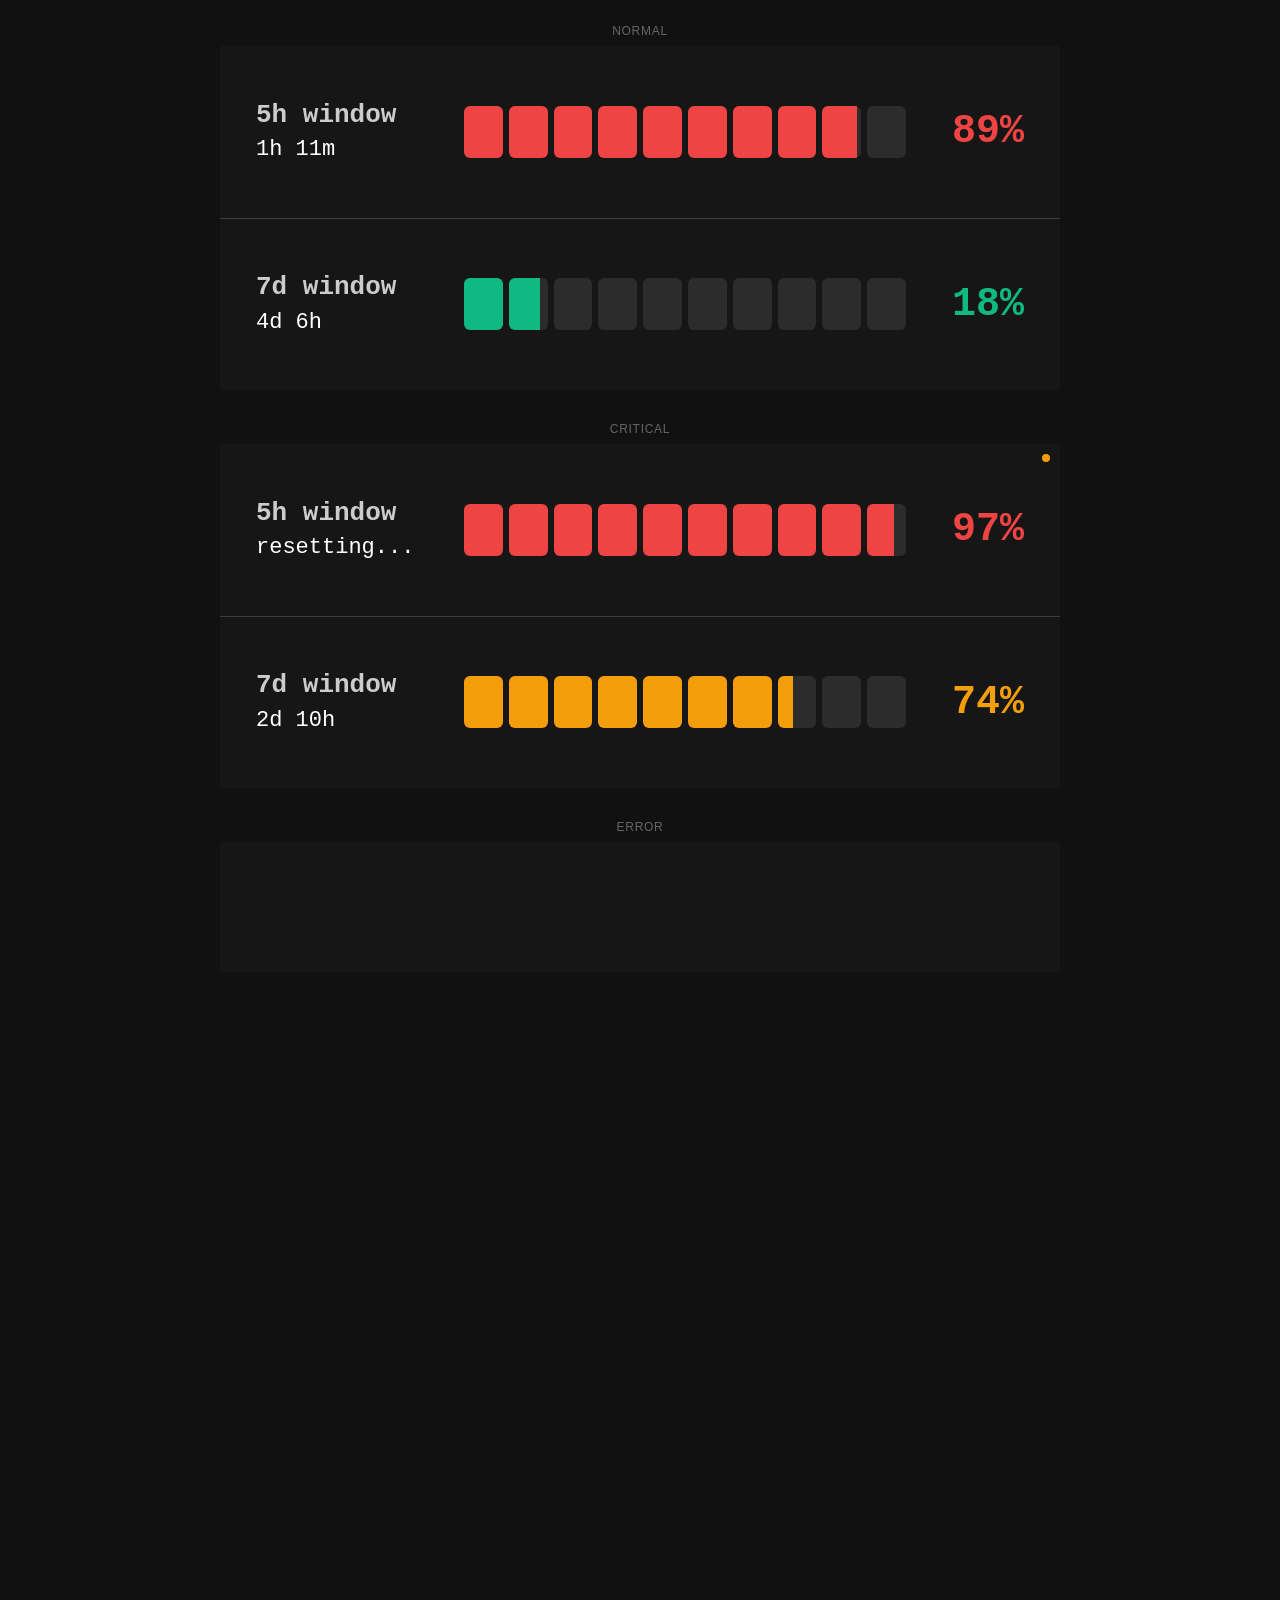
==== widgets/ClaudeUsageWidget/index.html @ 39b8b31e "Fixed refresh token issue" ====
<!DOCTYPE html>
<html lang="en">
	<head>
		<meta charset="UTF-8">
		<meta name="viewport" content="width=device-width, initial-scale=1.0">
		<title>tr('Claude Code Usage')</title>
		<link rel="icon" type="image/svg+xml" href="resources/claude-usage.svg">

		<!-- ── Widget config ──────────────────────────────────────────── -->

		<meta
			name="x-icue-property"
			content="refreshInterval"
			data-label="tr('Refresh Interval')"
			data-type="slider"
			data-default="60"
			data-min="10"
			data-max="300"
			data-step="10"
			data-unit-label="'s'"
		>

		<meta
			name="x-icue-property"
			content="thresholdColorCoding"
			data-label="tr('Threshold Color Coding')"
			data-type="switch"
			data-default="true"
		>

		<meta
			name="x-icue-property"
			content="textColor"
			data-label="tr('Text Color')"
			data-type="color"
			data-default="'#FFFFFF'"
		>

		<meta
			name="x-icue-property"
			content="blockColor"
			data-label="tr('Block Color')"
			data-type="color"
			data-default="'#3B82F6'"
		>

		<meta
			name="x-icue-property"
			content="percentageColor"
			data-label="tr('Percentage Color')"
			data-type="color"
			data-default="'#FFFFFF'"
		>

		<meta
			name="x-icue-property"
			content="colorLow"
			data-label="tr('Low Color')"
			data-type="color"
			data-default="'#10B981'"
		>

		<meta
			name="x-icue-property"
			content="colorMid"
			data-label="tr('Medium Color')"
			data-type="color"
			data-default="'#F59E0B'"
		>

		<meta
			name="x-icue-property"
			content="colorHigh"
			data-label="tr('High Color')"
			data-type="color"
			data-default="'#EF4444'"
		>

		<meta
			name="x-icue-property"
			content="backgroundColor"
			data-label="tr('Background Color')"
			data-type="color"
			data-default="'#161616'"
		>

		<meta
			name="x-icue-property"
			content="transparency"
			data-label="tr('Widget Transparency')"
			data-type="slider"
			data-default="0"
			data-min="0"
			data-max="100"
			data-step="1"
			data-unit-label="'%'"
		>

		<script type="application/json" id="x-icue-groups">
		[
			{
				"title": "tr('Claude Code Usage')",
				"properties": ["refreshInterval", "thresholdColorCoding"]
			},
			{
				"title": "tr('Widget Personalization')",
				"properties": ["textColor", "blockColor", "percentageColor", "colorLow", "colorMid", "colorHigh", "backgroundColor", "transparency"]
			}
		]
		</script>

		<link rel="stylesheet" type="text/css" href="styles/ClaudeUsage.css">
	</head>
	<body>
		<div class="widget-background"></div>

		<div class="cu-widget">

			<!-- ── Stale cache indicator ──────────────────────────────── -->
			<div id="status-dot" class="status-dot"></div>

			<!-- ── 5h row ─────────────────────────────────────────────── -->
			<div class="usage-row">
				<div class="label-zone">
					<div class="window-name">5h window</div>
					<div class="reset-time" id="reset-5h">—</div>
				</div>
				<div class="bar-zone">
					<div class="block-bar" id="bar-5h"></div>
				</div>
				<div class="pct-zone">
					<div class="pct-value" id="pct-5h">—%</div>
				</div>
			</div>

			<div class="row-divider"></div>

			<!-- ── 7d row ─────────────────────────────────────────────── -->
			<div class="usage-row">
				<div class="label-zone">
					<div class="window-name">7d window</div>
					<div class="reset-time" id="reset-7d">—</div>
				</div>
				<div class="bar-zone">
					<div class="block-bar" id="bar-7d"></div>
				</div>
				<div class="pct-zone">
					<div class="pct-value" id="pct-7d">—%</div>
				</div>
			</div>

			<!-- ── Loading overlay ────────────────────────────────────── -->
			<div class="loading-overlay" id="loading-overlay">
				<div class="loading-title">Loading usage data...</div>
				<div class="loading-subtitle">contacting localhost:41920</div>
			</div>

			<!-- ── Error overlay ──────────────────────────────────────── -->
			<div class="error-overlay" id="error-overlay">
				<div class="error-title">Unable to fetch usage</div>
				<div class="error-reason" id="error-reason"></div>
			</div>

		</div>

		<script src="scripts/claude-usage.js"></script>
		<script>
		icueEvents = {
			"onDataUpdated":     onIcueDataUpdated,
			"onICUEInitialized": onIcueInitialized
		};

		var pollTimer      = null;
		var resetTimer     = null;
		var activeInterval = 60;
		var lastResetsAt   = { fiveHour: null, sevenDay: null };

		// ── iCUE lifecycle ───────────────────────────────────────────

		function onIcueInitialized() {
			resolveConfig();
			ClaudeUsage.renderLoading();
			startPolling();
			startResetTimer();
		}

		function onIcueDataUpdated() {
			var prevInterval = activeInterval;
			resolveConfig();
			if (prevInterval !== activeInterval) {
				restartPolling();
			}
		}

		// Guard: iCUE may already be initialized before this script runs.
		if (typeof iCUE_initialized !== 'undefined' && iCUE_initialized) {
			onIcueInitialized();
		}

		// ── Config resolution ────────────────────────────────────────

		function resolveConfig() {
			var n = parseInt(typeof refreshInterval !== 'undefined' ? refreshInterval : 60, 10);
			activeInterval = (Number.isFinite(n) && n > 0) ? n : 60;

			ClaudeUsage.configure({
				thresholdColorCoding: (typeof thresholdColorCoding !== 'undefined') ? !!thresholdColorCoding  : true,
				textColor:            (typeof textColor            !== 'undefined') ? String(textColor)        : '#FFFFFF',
				blockColor:           (typeof blockColor           !== 'undefined') ? String(blockColor)       : '#3B82F6',
				percentageColor:      (typeof percentageColor      !== 'undefined') ? String(percentageColor)  : '#FFFFFF',
				colorLow:             (typeof colorLow             !== 'undefined') ? String(colorLow)         : '#10B981',
				colorMid:             (typeof colorMid             !== 'undefined') ? String(colorMid)         : '#F59E0B',
				colorHigh:            (typeof colorHigh            !== 'undefined') ? String(colorHigh)        : '#EF4444',
				backgroundColor:      (typeof backgroundColor      !== 'undefined') ? String(backgroundColor)  : '#161616',
				transparency:         (typeof transparency         !== 'undefined') ? Number(transparency)     : 0
			});
		}

		// ── Polling ──────────────────────────────────────────────────

		function startPolling() {
			fetchUsage();
			pollTimer = setInterval(fetchUsage, activeInterval * 1000);
		}

		function restartPolling() {
			clearInterval(pollTimer);
			startPolling();
		}

		function fetchUsage() {
			var isStaleResponse = false;

			fetch('http://localhost:41920/usage')
			.then(function (r) {
				isStaleResponse = r.headers.get('X-Cache-Stale') === 'true';
				if (!r.ok) {
					return r.json().then(function (body) {
						throw new Error(body.error || ('HTTP ' + r.status));
					}).catch(function () {
						throw new Error('HTTP ' + r.status);
					});
				}
				return r.json();
			})
			.then(function (data) {
				lastResetsAt.fiveHour = data.five_hour.resets_at;
				lastResetsAt.sevenDay = data.seven_day.resets_at;
				ClaudeUsage.renderStale(isStaleResponse);
				ClaudeUsage.renderData(data);
			})
			.catch(function (err) {
				ClaudeUsage.renderStale(false);
				ClaudeUsage.renderError(err.message || 'Request failed');
			});
		}

		// ── Reset-time countdown (refreshes every 30 s without re-fetching) ──

		function startResetTimer() {
			if (resetTimer) clearInterval(resetTimer);
			resetTimer = setInterval(function () {
				var now = Date.now();
				var el5 = document.getElementById('reset-5h');
				var el7 = document.getElementById('reset-7d');
				var pastReset = false;
				if (el5 && lastResetsAt.fiveHour) {
					el5.textContent = ClaudeUsage.formatTimeUntil(lastResetsAt.fiveHour);
					if (new Date(lastResetsAt.fiveHour).getTime() < now) pastReset = true;
				}
				if (el7 && lastResetsAt.sevenDay) {
					el7.textContent = ClaudeUsage.formatTimeUntil(lastResetsAt.sevenDay);
					if (new Date(lastResetsAt.sevenDay).getTime() < now) pastReset = true;
				}
				if (pastReset) fetchUsage();
			}, 30000);
		}

		// ── Preview mode (no iCUE runtime detected) ──────────────────
		// Renders all four design states stacked for browser-based review.

		window.addEventListener('DOMContentLoaded', function () {
			if (typeof iCUE_initialized !== 'undefined') return;

			var WIDGET_HTML = (
				'<!DOCTYPE html><html lang="en"><head><meta charset="UTF-8">' +
				'<link rel="stylesheet" href="styles/ClaudeUsage.css"></head><body>' +
				'<div class="widget-background"></div>' +
				'<div class="cu-widget">' +
				'<div id="status-dot" class="status-dot"></div>' +
				'<div class="usage-row">' +
				'<div class="label-zone">' +
				'<div class="window-name">5h window</div>' +
				'<div class="reset-time" id="reset-5h">—</div>' +
				'</div>' +
				'<div class="bar-zone"><div class="block-bar" id="bar-5h"></div></div>' +
				'<div class="pct-zone"><div class="pct-value" id="pct-5h">—%</div></div>' +
				'</div>' +
				'<div class="row-divider"></div>' +
				'<div class="usage-row">' +
				'<div class="label-zone">' +
				'<div class="window-name">7d window</div>' +
				'<div class="reset-time" id="reset-7d">—</div>' +
				'</div>' +
				'<div class="bar-zone"><div class="block-bar" id="bar-7d"></div></div>' +
				'<div class="pct-zone"><div class="pct-value" id="pct-7d">—%</div></div>' +
				'</div>' +
				'<div class="loading-overlay" id="loading-overlay">' +
				'<div class="loading-title">Loading usage data...</div>' +
				'<div class="loading-subtitle">contacting localhost:41920</div>' +
				'</div>' +
				'<div class="error-overlay" id="error-overlay">' +
				'<div class="error-title">Unable to fetch usage</div>' +
				'<div class="error-reason" id="error-reason"></div>' +
				'</div>' +
				'</div>' +
				'<script src="scripts\/claude-usage.js"><\/script>' +
				'<script>' +
				'window.addEventListener("message",function(e){' +
				'var m=e.data||{};' +
				'if(m.type==="render"){if(m.config)ClaudeUsage.configure(m.config);ClaudeUsage.renderStale(!!m.stale);ClaudeUsage.renderData(m.data);}' +
				'if(m.type==="error")ClaudeUsage.renderError(m.message);' +
				'if(m.type==="loading")ClaudeUsage.renderLoading();' +
				'});' +
				'<\/script>' +
				'</body></html>'
			);

			var now = Date.now();
			var STATES = [
				{
					label: 'Normal',
					msg: {
						type: 'render', stale: false,
						data: {
							five_hour: { utilization: 89.0, resets_at: new Date(now + 72 * 60000).toISOString() },
							seven_day: { utilization: 18.0, resets_at: new Date(now + (4 * 24 * 60 + 7 * 60) * 60000).toISOString() }
						}
					}
				},
				{
					label: 'Critical',
					msg: {
						type: 'render', stale: true,
						data: {
							five_hour: { utilization: 97.0, resets_at: new Date(now + 42000).toISOString() },
							seven_day: { utilization: 74.0, resets_at: new Date(now + (2 * 24 * 60 + 11 * 60) * 60000).toISOString() }
						}
					}
				},
				{
					label: 'Error',
					msg: { type: 'error', message: 'credentials_not_found' }
				},
				{
					label: 'Loading',
					msg: { type: 'loading' }
				},
				{
					label: 'Custom Style (purple theme, threshold coding OFF)',
					msg: {
						type: 'render', stale: false,
						config: {
							thresholdColorCoding: false,
							textColor:          '#E0E0E0',
							blockColor:         '#8B5CF6',
							percentageColor:    '#C4B5FD',
							colorLow:           '#A78BFA',
							colorMid:           '#C4B5FD',
							colorHigh:          '#DDD6FE',
							backgroundColor:    '#1E1E2E',
							transparency:       0
						},
						data: {
							five_hour: { utilization: 65.0, resets_at: new Date(now + 25 * 60000).toISOString() },
							seven_day: { utilization: 42.0, resets_at: new Date(now + (3 * 24 * 60 + 45 * 60) * 60000).toISOString() }
						}
					}
				}
			];

			document.body.innerHTML = '';
			document.body.style.cssText = 'margin:0;background:#111;padding:24px 0 48px;font-family:sans-serif;';

			var pairs = [];

			STATES.forEach(function (state) {
				var wrap = document.createElement('div');
				wrap.style.marginBottom = '32px';

				var lbl = document.createElement('div');
				lbl.style.cssText = 'font-size:12px;color:#666;text-align:center;padding:0 0 8px;letter-spacing:.06em;text-transform:uppercase;';
				lbl.textContent = state.label;

				var scaler = document.createElement('div');
				scaler.style.cssText = 'width:100%;max-width:840px;margin:0 auto;aspect-ratio:840/344;position:relative;overflow:hidden;';

				var frame = document.createElement('iframe');
				frame.title = state.label;
				frame.style.cssText = 'position:absolute;top:0;left:0;width:840px;height:344px;border:0;transform-origin:top left;';
				frame.srcdoc = WIDGET_HTML;

				var msg = state.msg;
				frame.addEventListener('load', function () {
					frame.contentWindow.postMessage(msg, '*');
					frame.style.transform = 'scale(' + (scaler.offsetWidth / 840) + ')';
				});

				pairs.push({ frame: frame, scaler: scaler });
				scaler.appendChild(frame);
				wrap.appendChild(lbl);
				wrap.appendChild(scaler);
				document.body.appendChild(wrap);
			});

			window.addEventListener('resize', function () {
				pairs.forEach(function (p) {
					p.frame.style.transform = 'scale(' + (p.scaler.offsetWidth / 840) + ')';
				});
			});
		});
		</script>
	</body>
</html>
---- widgets/ClaudeUsageWidget/styles/ClaudeUsage.css ----
html,
body {
	margin: 0;
	padding: 0;
	border: none;
	background: transparent;
	width: 100%;
	height: 100%;
	overflow: hidden;
	font-family: "Courier New", Courier, monospace;
}

:root {
	--bg-color: #161616;
	--widget-opacity: 1;
}

/* ── Background layer ───────────────────────────────────────────── */

.widget-background {
	position: absolute;
	top: 0;
	left: 0;
	width: 100%;
	height: 100%;
	background-color: var(--bg-color);
	opacity: var(--widget-opacity);
	z-index: -1;
}

/* ── Root widget container ──────────────────────────────────────── */

.cu-widget {
	--u: calc(100vw / 840);

	position: relative;
	width: 100%;
	height: 100%;
	display: flex;
	flex-direction: column;
	font-family: "Courier New", Courier, monospace;
	overflow: hidden;
	box-sizing: border-box;
}

/* ── Rows ───────────────────────────────────────────────────────── */

.usage-row {
	flex: 1;
	display: flex;
	flex-direction: row;
	align-items: center;
	min-height: 0;
}

.row-divider {
	flex: 0 0 1px;
	width: 100%;
	background: #404040;
}

/* ── Label zone (left, fixed 220px) ─────────────────────────────── */

.label-zone {
	flex: 0 0 calc(var(--u) * 220);
	display: flex;
	flex-direction: column;
	justify-content: center;
	padding-left: calc(var(--u) * 36);
	box-sizing: border-box;
	overflow: hidden;
}

.window-name {
	font-size: calc(var(--u) * 26);
	font-weight: 600;
	color: var(--text-color, #CCCCCC);
	line-height: 1.2;
	white-space: nowrap;
}

.reset-time {
	font-size: calc(var(--u) * 22);
	color: var(--text-color, #FFFFFF);
	margin-top: calc(var(--u) * 6);
	line-height: 1.2;
	white-space: nowrap;
}

/* ── Block bar zone (center, flex) ──────────────────────────────── */

.bar-zone {
	flex: 1;
	display: flex;
	align-items: center;
	padding: 0 calc(var(--u) * 24);
	box-sizing: border-box;
	min-width: 0;
}

.block-bar {
	display: flex;
	flex-direction: row;
	gap: calc(var(--u) * 6);
	width: 100%;
}

.block {
	flex: 1;
	height: calc(var(--u) * 52);
	border-radius: calc(var(--u) * 6);
	background: #2C2C2C;
	transition: opacity 400ms ease-in-out;
}


/* ── Percentage zone (right, fixed 130px) ───────────────────────── */

.pct-zone {
	flex: 0 0 calc(var(--u) * 130);
	display: flex;
	align-items: center;
	justify-content: flex-end;
	padding-right: calc(var(--u) * 36);
	box-sizing: border-box;
}

.pct-value {
	font-size: calc(var(--u) * 40);
	font-weight: 700;
	font-variant-numeric: tabular-nums;
	white-space: nowrap;
	color: #10B981;
}

/* ── Error overlay ──────────────────────────────────────────────── */

.error-overlay,
.loading-overlay {
	position: absolute;
	inset: 0;
	display: none; /* toggled to flex via JS */
	flex-direction: column;
	align-items: center;
	justify-content: center;
	background: #161616;
	z-index: 10;
	gap: calc(var(--u) * 8);
}

.error-title,
.loading-title {
	font-size: calc(var(--u) * 28);
	color: #FFFFFF;
	text-align: center;
}

.error-reason {
	font-size: calc(var(--u) * 22);
	color: #999999;
	text-align: center;
	padding: 0 calc(var(--u) * 40);
}

.loading-subtitle {
	font-size: calc(var(--u) * 22);
	color: #888888;
	text-align: center;
}

/* ── Stale cache indicator ──────────────────────────────────────── */

.status-dot {
	position: absolute;
	top: calc(var(--u) * 10);
	right: calc(var(--u) * 10);
	width: calc(var(--u) * 8);
	height: calc(var(--u) * 8);
	border-radius: 50%;
	background: transparent;
	z-index: 20;
}

.status-dot.stale {
	background: #F59E0B;
}

/* ── S-horizontal baselines (840×344, aspect ~2.44) ─────────────── */
/* Real device (840px wide, inside iCUE panel). */
@media (min-aspect-ratio: 2.43) and (max-aspect-ratio: 2.45) and (min-width: 700px) and (max-width: 1000px) {
	.cu-widget { --u: 1px; }
}

/* Small preview (same aspect ratio, but in a narrower browser frame). */
@media (min-aspect-ratio: 2.43) and (max-aspect-ratio: 2.45) and (min-width: 0) and (max-width: 500px) {
	.cu-widget { --u: calc(100vw / 840); }
}
---- widgets/ClaudeUsageWidget/styles/ClaudeUsage.css ----
html,
body {
	margin: 0;
	padding: 0;
	border: none;
	background: transparent;
	width: 100%;
	height: 100%;
	overflow: hidden;
	font-family: "Courier New", Courier, monospace;
}

:root {
	--bg-color: #161616;
	--widget-opacity: 1;
}

/* ── Background layer ───────────────────────────────────────────── */

.widget-background {
	position: absolute;
	top: 0;
	left: 0;
	width: 100%;
	height: 100%;
	background-color: var(--bg-color);
	opacity: var(--widget-opacity);
	z-index: -1;
}

/* ── Root widget container ──────────────────────────────────────── */

.cu-widget {
	--u: calc(100vw / 840);

	position: relative;
	width: 100%;
	height: 100%;
	display: flex;
	flex-direction: column;
	font-family: "Courier New", Courier, monospace;
	overflow: hidden;
	box-sizing: border-box;
}

/* ── Rows ───────────────────────────────────────────────────────── */

.usage-row {
	flex: 1;
	display: flex;
	flex-direction: row;
	align-items: center;
	min-height: 0;
}

.row-divider {
	flex: 0 0 1px;
	width: 100%;
	background: #404040;
}

/* ── Label zone (left, fixed 220px) ─────────────────────────────── */

.label-zone {
	flex: 0 0 calc(var(--u) * 220);
	display: flex;
	flex-direction: column;
	justify-content: center;
	padding-left: calc(var(--u) * 36);
	box-sizing: border-box;
	overflow: hidden;
}

.window-name {
	font-size: calc(var(--u) * 26);
	font-weight: 600;
	color: var(--text-color, #CCCCCC);
	line-height: 1.2;
	white-space: nowrap;
}

.reset-time {
	font-size: calc(var(--u) * 22);
	color: var(--text-color, #FFFFFF);
	margin-top: calc(var(--u) * 6);
	line-height: 1.2;
	white-space: nowrap;
}

/* ── Block bar zone (center, flex) ──────────────────────────────── */

.bar-zone {
	flex: 1;
	display: flex;
	align-items: center;
	padding: 0 calc(var(--u) * 24);
	box-sizing: border-box;
	min-width: 0;
}

.block-bar {
	display: flex;
	flex-direction: row;
	gap: calc(var(--u) * 6);
	width: 100%;
}

.block {
	flex: 1;
	height: calc(var(--u) * 52);
	border-radius: calc(var(--u) * 6);
	background: #2C2C2C;
	transition: opacity 400ms ease-in-out;
}


/* ── Percentage zone (right, fixed 130px) ───────────────────────── */

.pct-zone {
	flex: 0 0 calc(var(--u) * 130);
	display: flex;
	align-items: center;
	justify-content: flex-end;
	padding-right: calc(var(--u) * 36);
	box-sizing: border-box;
}

.pct-value {
	font-size: calc(var(--u) * 40);
	font-weight: 700;
	font-variant-numeric: tabular-nums;
	white-space: nowrap;
	color: #10B981;
}

/* ── Error overlay ──────────────────────────────────────────────── */

.error-overlay,
.loading-overlay {
	position: absolute;
	inset: 0;
	display: none; /* toggled to flex via JS */
	flex-direction: column;
	align-items: center;
	justify-content: center;
	background: #161616;
	z-index: 10;
	gap: calc(var(--u) * 8);
}

.error-title,
.loading-title {
	font-size: calc(var(--u) * 28);
	color: #FFFFFF;
	text-align: center;
}

.error-reason {
	font-size: calc(var(--u) * 22);
	color: #999999;
	text-align: center;
	padding: 0 calc(var(--u) * 40);
}

.loading-subtitle {
	font-size: calc(var(--u) * 22);
	color: #888888;
	text-align: center;
}

/* ── Stale cache indicator ──────────────────────────────────────── */

.status-dot {
	position: absolute;
	top: calc(var(--u) * 10);
	right: calc(var(--u) * 10);
	width: calc(var(--u) * 8);
	height: calc(var(--u) * 8);
	border-radius: 50%;
	background: transparent;
	z-index: 20;
}

.status-dot.stale {
	background: #F59E0B;
}

/* ── S-horizontal baselines (840×344, aspect ~2.44) ─────────────── */
/* Real device (840px wide, inside iCUE panel). */
@media (min-aspect-ratio: 2.43) and (max-aspect-ratio: 2.45) and (min-width: 700px) and (max-width: 1000px) {
	.cu-widget { --u: 1px; }
}

/* Small preview (same aspect ratio, but in a narrower browser frame). */
@media (min-aspect-ratio: 2.43) and (max-aspect-ratio: 2.45) and (min-width: 0) and (max-width: 500px) {
	.cu-widget { --u: calc(100vw / 840); }
}
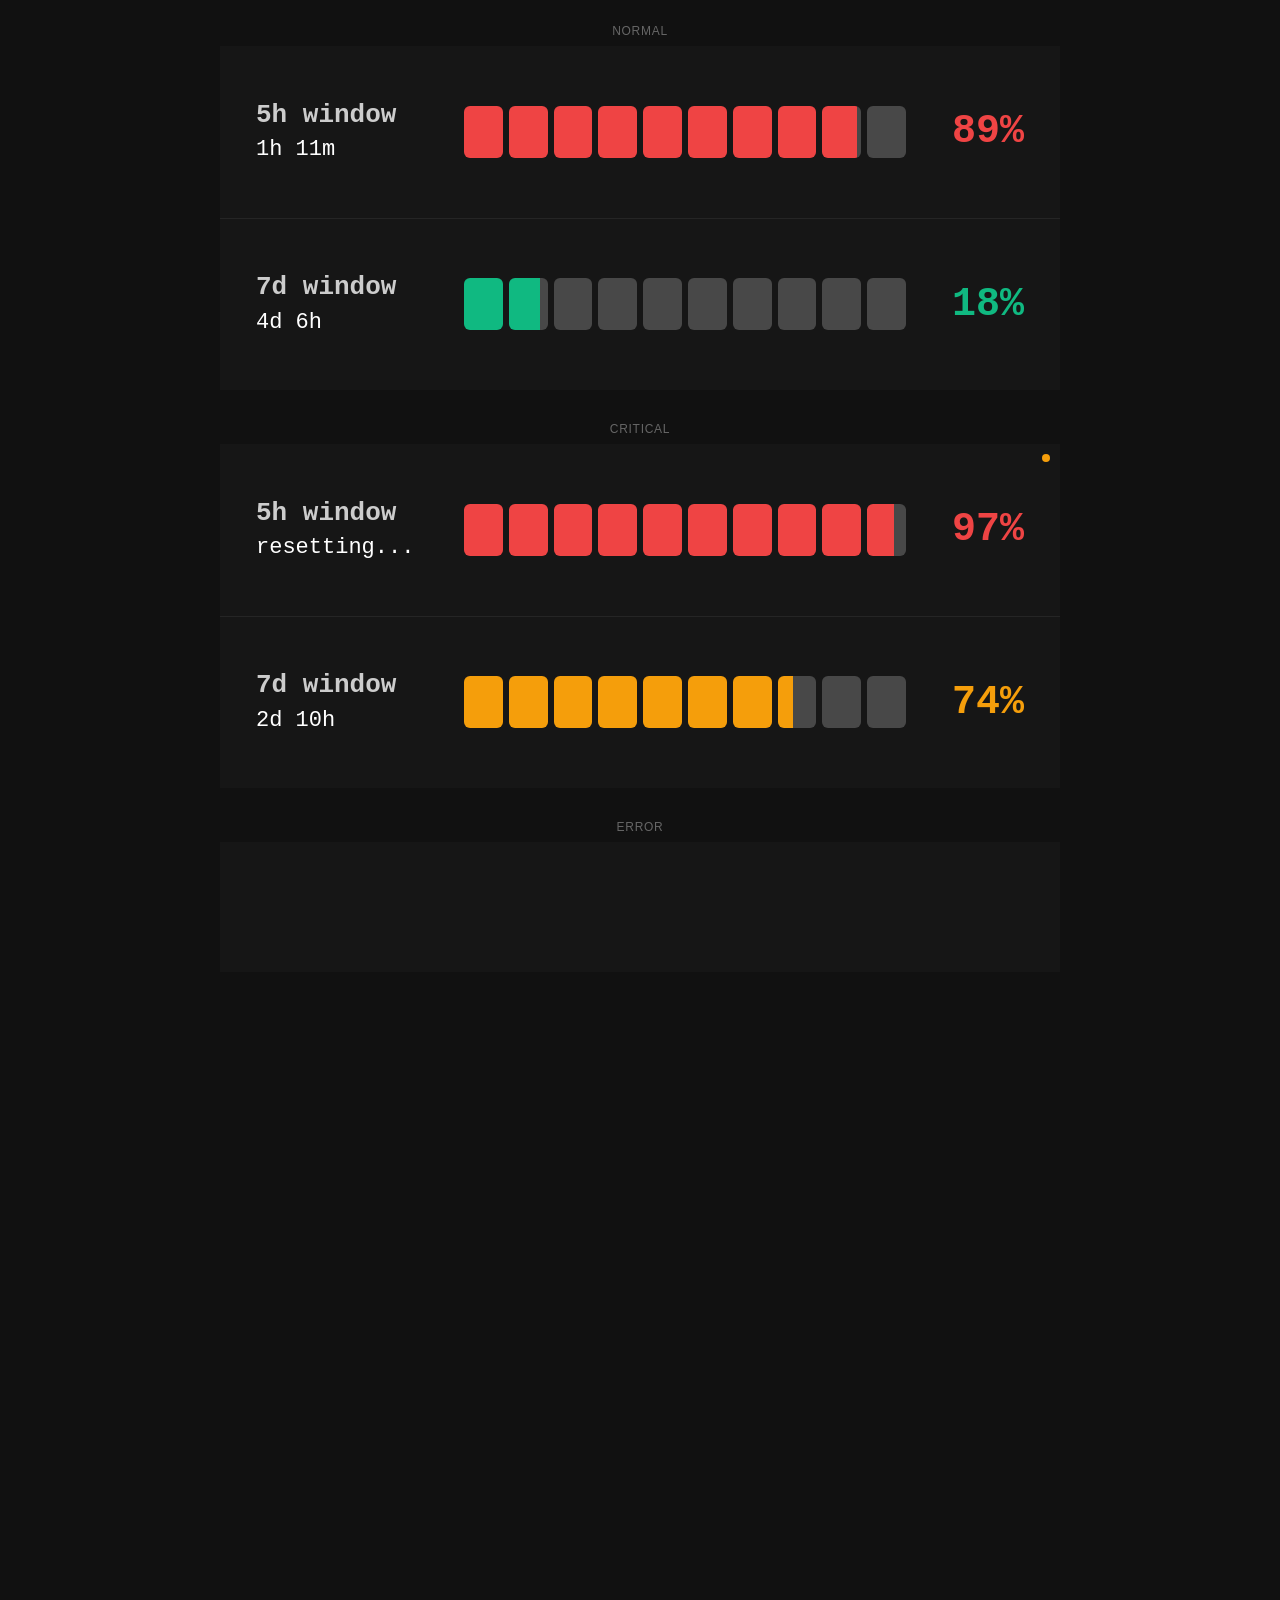
==== commit f9c13f68: "Fixed styling issue with empty block color" ====
--- a/widgets/ClaudeUsageWidget/index.html
+++ b/widgets/ClaudeUsageWidget/index.html
@@ -46,6 +46,14 @@
 
 		<meta
 			name="x-icue-property"
+			content="emptyBlockColor"
+			data-label="tr('Empty Block Color')"
+			data-type="color"
+			data-default="'#484848'"
+		>
+
+		<meta
+			name="x-icue-property"
 			content="percentageColor"
 			data-label="tr('Percentage Color')"
 			data-type="color"
@@ -104,7 +112,7 @@
 			},
 			{
 				"title": "tr('Widget Personalization')",
-				"properties": ["textColor", "blockColor", "percentageColor", "colorLow", "colorMid", "colorHigh", "backgroundColor", "transparency"]
+				"properties": ["textColor", "blockColor", "emptyBlockColor", "percentageColor", "colorLow", "colorMid", "colorHigh", "backgroundColor", "transparency"]
 			}
 		]
 		</script>
@@ -204,9 +212,10 @@
 			activeInterval = (Number.isFinite(n) && n > 0) ? n : 60;
 
 			ClaudeUsage.configure({
-				thresholdColorCoding: (typeof thresholdColorCoding !== 'undefined') ? !!thresholdColorCoding  : true,
+				thresholdColorCoding: (typeof thresholdColorCoding !== 'undefined') ? (thresholdColorCoding === true || thresholdColorCoding === 'true' || thresholdColorCoding === 1) : true,
 				textColor:            (typeof textColor            !== 'undefined') ? String(textColor)        : '#FFFFFF',
 				blockColor:           (typeof blockColor           !== 'undefined') ? String(blockColor)       : '#3B82F6',
+				emptyBlockColor:      (typeof emptyBlockColor      !== 'undefined') ? String(emptyBlockColor)  : '#484848',
 				percentageColor:      (typeof percentageColor      !== 'undefined') ? String(percentageColor)  : '#FFFFFF',
 				colorLow:             (typeof colorLow             !== 'undefined') ? String(colorLow)         : '#10B981',
 				colorMid:             (typeof colorMid             !== 'undefined') ? String(colorMid)         : '#F59E0B',
@@ -229,6 +238,7 @@
 		}
 
 		function fetchUsage() {
+			resolveConfig();
 			var isStaleResponse = false;
 
 			fetch('http://localhost:41920/usage')
--- a/widgets/ClaudeUsageWidget/styles/ClaudeUsage.css
+++ b/widgets/ClaudeUsageWidget/styles/ClaudeUsage.css
@@ -56,7 +56,7 @@
 .row-divider {
 	flex: 0 0 1px;
 	width: 100%;
-	background: #404040;
+	background: #252525;
 }
 
 /* ── Label zone (left, fixed 220px) ─────────────────────────────── */
@@ -109,7 +109,7 @@
 	flex: 1;
 	height: calc(var(--u) * 52);
 	border-radius: calc(var(--u) * 6);
-	background: #2C2C2C;
+	background: #484848;
 	transition: opacity 400ms ease-in-out;
 }
 
--- a/widgets/ClaudeUsageWidget/styles/ClaudeUsage.css
+++ b/widgets/ClaudeUsageWidget/styles/ClaudeUsage.css
@@ -56,7 +56,7 @@
 .row-divider {
 	flex: 0 0 1px;
 	width: 100%;
-	background: #404040;
+	background: #252525;
 }
 
 /* ── Label zone (left, fixed 220px) ─────────────────────────────── */
@@ -109,7 +109,7 @@
 	flex: 1;
 	height: calc(var(--u) * 52);
 	border-radius: calc(var(--u) * 6);
-	background: #2C2C2C;
+	background: #484848;
 	transition: opacity 400ms ease-in-out;
 }
 
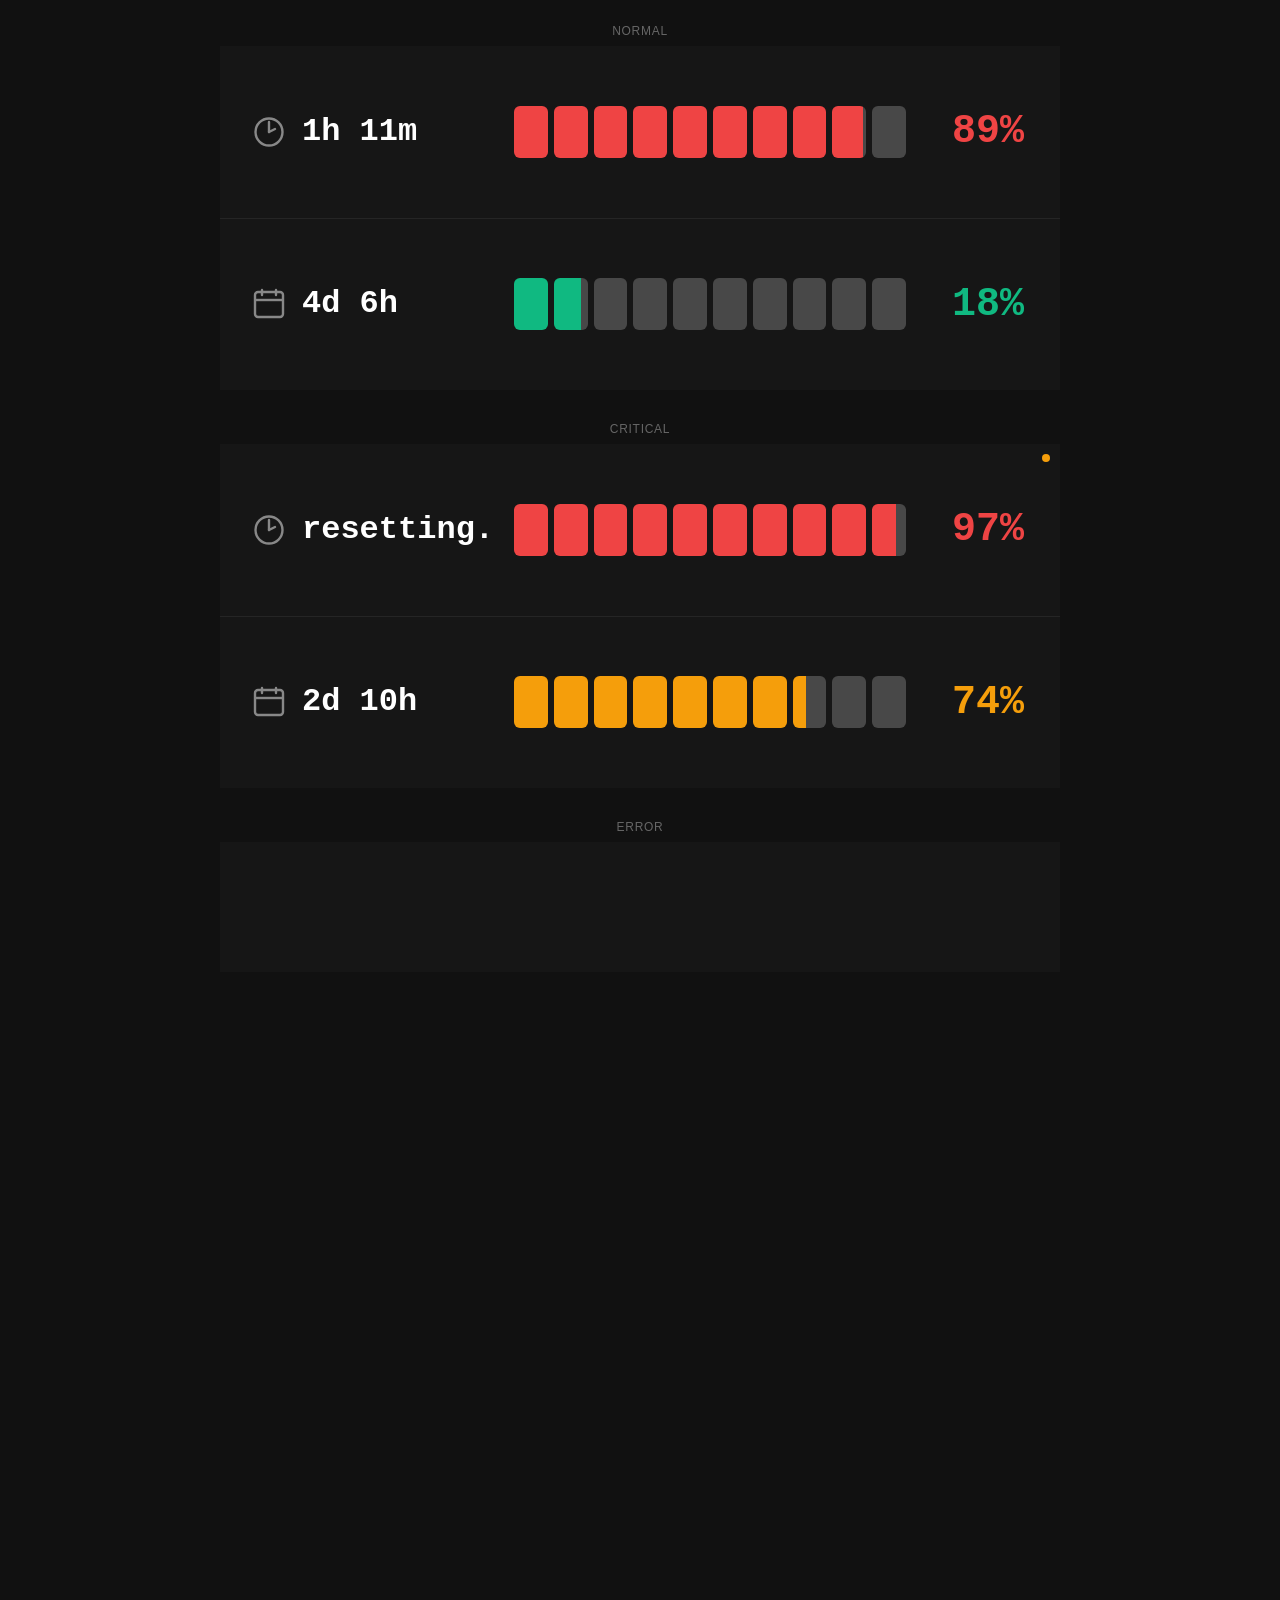
==== commit 0d614624: "Label zone UI updated." ====
--- a/widgets/ClaudeUsageWidget/index.html
+++ b/widgets/ClaudeUsageWidget/index.html
@@ -130,7 +130,11 @@
 			<!-- ── 5h row ─────────────────────────────────────────────── -->
 			<div class="usage-row">
 				<div class="label-zone">
-					<div class="window-name">5h window</div>
+					<svg class="label-icon" viewBox="0 0 34 34" fill="none" xmlns="http://www.w3.org/2000/svg">
+						<circle cx="17" cy="17" r="13.5" stroke="#888888" stroke-width="2.4"/>
+						<line x1="17" y1="17" x2="17" y2="7" stroke="#888888" stroke-width="2.4" stroke-linecap="round"/>
+						<line x1="17" y1="17" x2="23" y2="14" stroke="#888888" stroke-width="2.4" stroke-linecap="round"/>
+					</svg>
 					<div class="reset-time" id="reset-5h">—</div>
 				</div>
 				<div class="bar-zone">
@@ -146,7 +150,12 @@
 			<!-- ── 7d row ─────────────────────────────────────────────── -->
 			<div class="usage-row">
 				<div class="label-zone">
-					<div class="window-name">7d window</div>
+					<svg class="label-icon" viewBox="0 0 34 34" fill="none" xmlns="http://www.w3.org/2000/svg">
+						<rect x="3" y="5" width="28" height="25" rx="3" stroke="#888888" stroke-width="2.4"/>
+						<line x1="3" y1="13" x2="31" y2="13" stroke="#888888" stroke-width="2.4"/>
+						<line x1="10" y1="3" x2="10" y2="8" stroke="#888888" stroke-width="2.4" stroke-linecap="round"/>
+						<line x1="24" y1="3" x2="24" y2="8" stroke="#888888" stroke-width="2.4" stroke-linecap="round"/>
+					</svg>
 					<div class="reset-time" id="reset-7d">—</div>
 				</div>
 				<div class="bar-zone">
@@ -300,7 +309,11 @@
 				'<div id="status-dot" class="status-dot"></div>' +
 				'<div class="usage-row">' +
 				'<div class="label-zone">' +
-				'<div class="window-name">5h window</div>' +
+				'<svg class="label-icon" viewBox="0 0 34 34" fill="none" xmlns="http://www.w3.org/2000/svg">' +
+				'<circle cx="17" cy="17" r="13.5" stroke="#888888" stroke-width="2.4"/>' +
+				'<line x1="17" y1="17" x2="17" y2="7" stroke="#888888" stroke-width="2.4" stroke-linecap="round"/>' +
+				'<line x1="17" y1="17" x2="23" y2="14" stroke="#888888" stroke-width="2.4" stroke-linecap="round"/>' +
+				'</svg>' +
 				'<div class="reset-time" id="reset-5h">—</div>' +
 				'</div>' +
 				'<div class="bar-zone"><div class="block-bar" id="bar-5h"></div></div>' +
@@ -309,7 +322,12 @@
 				'<div class="row-divider"></div>' +
 				'<div class="usage-row">' +
 				'<div class="label-zone">' +
-				'<div class="window-name">7d window</div>' +
+				'<svg class="label-icon" viewBox="0 0 34 34" fill="none" xmlns="http://www.w3.org/2000/svg">' +
+				'<rect x="3" y="5" width="28" height="25" rx="3" stroke="#888888" stroke-width="2.4"/>' +
+				'<line x1="3" y1="13" x2="31" y2="13" stroke="#888888" stroke-width="2.4"/>' +
+				'<line x1="10" y1="3" x2="10" y2="8" stroke="#888888" stroke-width="2.4" stroke-linecap="round"/>' +
+				'<line x1="24" y1="3" x2="24" y2="8" stroke="#888888" stroke-width="2.4" stroke-linecap="round"/>' +
+				'</svg>' +
 				'<div class="reset-time" id="reset-7d">—</div>' +
 				'</div>' +
 				'<div class="bar-zone"><div class="block-bar" id="bar-7d"></div></div>' +
--- a/widgets/ClaudeUsageWidget/styles/ClaudeUsage.css
+++ b/widgets/ClaudeUsageWidget/styles/ClaudeUsage.css
@@ -59,32 +59,31 @@
 	background: #252525;
 }
 
-/* ── Label zone (left, fixed 220px) ─────────────────────────────── */
+/* ── Label zone (left, fixed 270px) ─────────────────────────────── */
 
 .label-zone {
-	flex: 0 0 calc(var(--u) * 220);
+	flex: 0 0 calc(var(--u) * 270);
 	display: flex;
-	flex-direction: column;
-	justify-content: center;
-	padding-left: calc(var(--u) * 36);
+	flex-direction: row;
+	align-items: center;
+	gap: calc(var(--u) * 16);
+	padding-left: calc(var(--u) * 32);
 	box-sizing: border-box;
 	overflow: hidden;
 }
 
-.window-name {
-	font-size: calc(var(--u) * 26);
-	font-weight: 600;
-	color: var(--text-color, #CCCCCC);
-	line-height: 1.2;
-	white-space: nowrap;
+.label-icon {
+	flex: 0 0 calc(var(--u) * 34);
+	width: calc(var(--u) * 34);
+	height: calc(var(--u) * 34);
 }
 
 .reset-time {
-	font-size: calc(var(--u) * 22);
-	color: var(--text-color, #FFFFFF);
-	margin-top: calc(var(--u) * 6);
-	line-height: 1.2;
+	font-size: calc(var(--u) * 32);
+	font-weight: 600;
+	color: #FFFFFF;
 	white-space: nowrap;
+	line-height: 1;
 }
 
 /* ── Block bar zone (center, flex) ──────────────────────────────── */
--- a/widgets/ClaudeUsageWidget/styles/ClaudeUsage.css
+++ b/widgets/ClaudeUsageWidget/styles/ClaudeUsage.css
@@ -59,32 +59,31 @@
 	background: #252525;
 }
 
-/* ── Label zone (left, fixed 220px) ─────────────────────────────── */
+/* ── Label zone (left, fixed 270px) ─────────────────────────────── */
 
 .label-zone {
-	flex: 0 0 calc(var(--u) * 220);
+	flex: 0 0 calc(var(--u) * 270);
 	display: flex;
-	flex-direction: column;
-	justify-content: center;
-	padding-left: calc(var(--u) * 36);
+	flex-direction: row;
+	align-items: center;
+	gap: calc(var(--u) * 16);
+	padding-left: calc(var(--u) * 32);
 	box-sizing: border-box;
 	overflow: hidden;
 }
 
-.window-name {
-	font-size: calc(var(--u) * 26);
-	font-weight: 600;
-	color: var(--text-color, #CCCCCC);
-	line-height: 1.2;
-	white-space: nowrap;
+.label-icon {
+	flex: 0 0 calc(var(--u) * 34);
+	width: calc(var(--u) * 34);
+	height: calc(var(--u) * 34);
 }
 
 .reset-time {
-	font-size: calc(var(--u) * 22);
-	color: var(--text-color, #FFFFFF);
-	margin-top: calc(var(--u) * 6);
-	line-height: 1.2;
+	font-size: calc(var(--u) * 32);
+	font-weight: 600;
+	color: #FFFFFF;
 	white-space: nowrap;
+	line-height: 1;
 }
 
 /* ── Block bar zone (center, flex) ──────────────────────────────── */
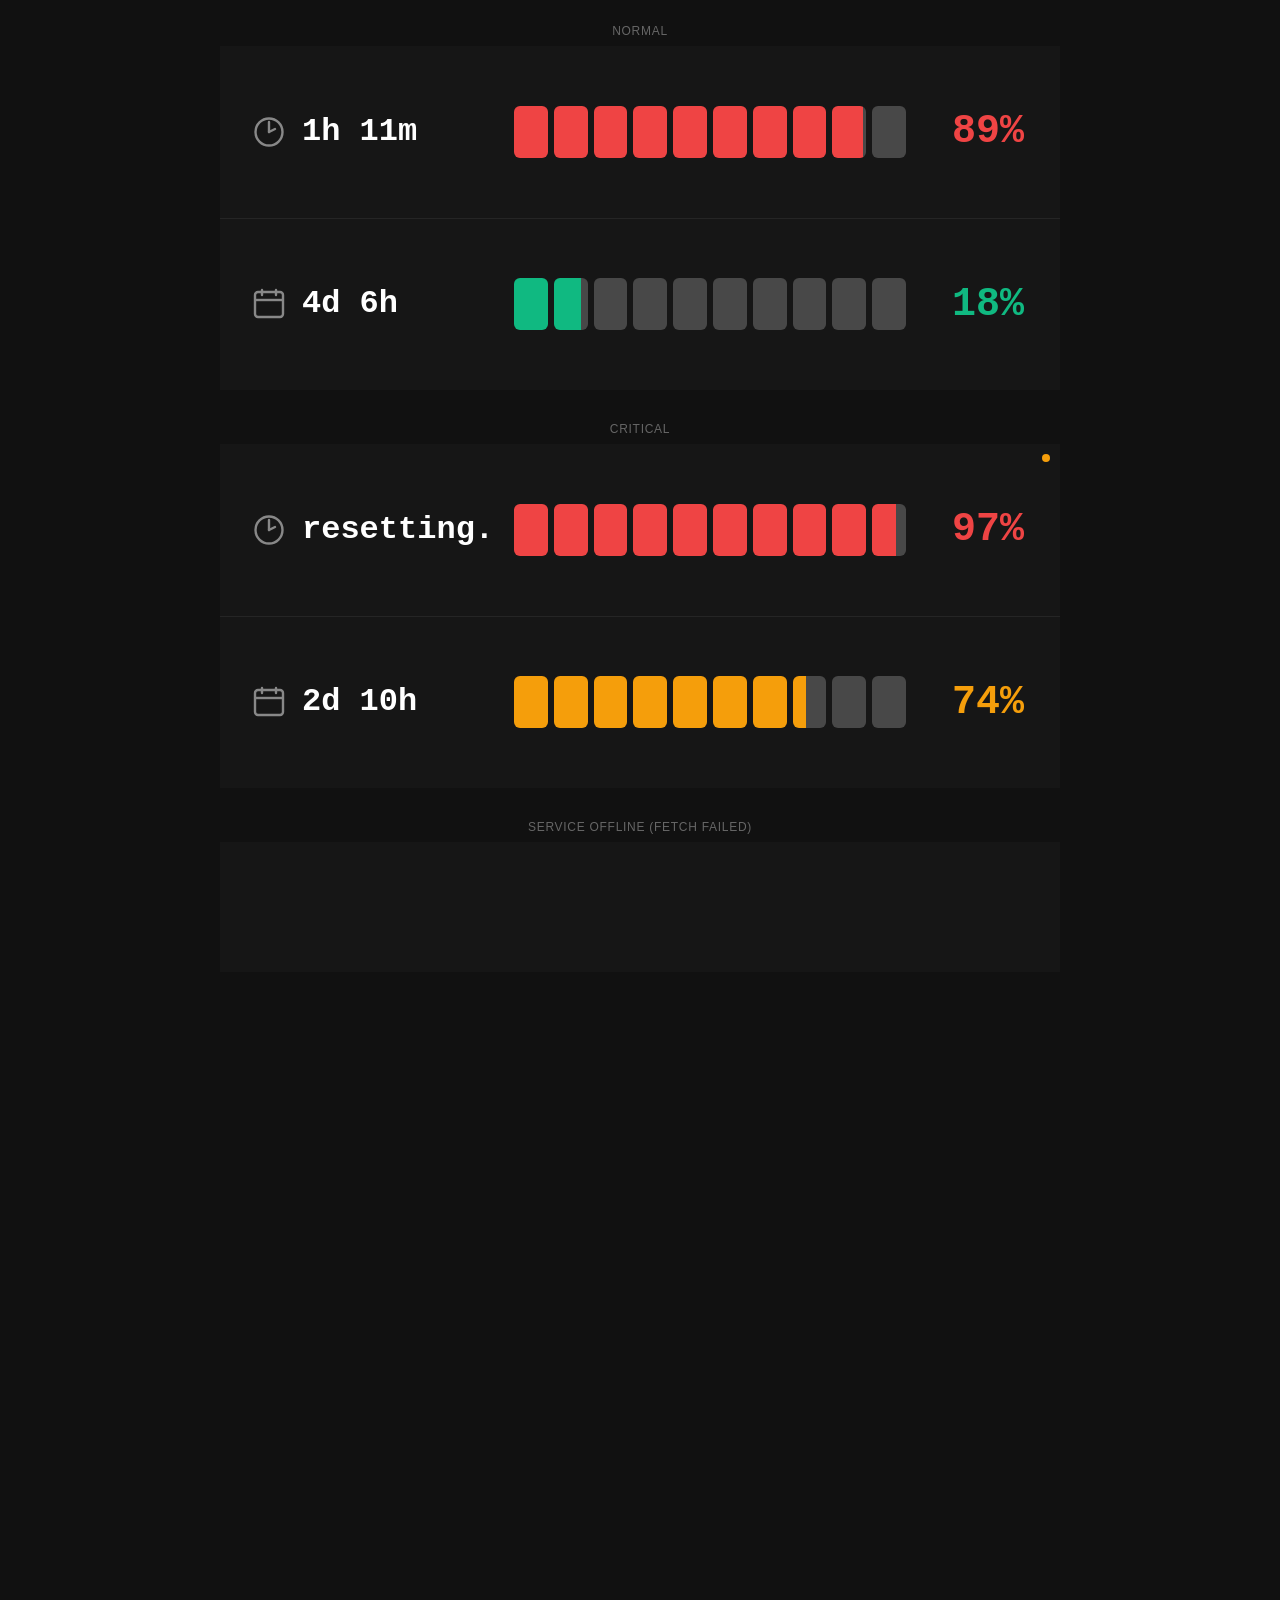
==== commit 56fd48c8: "Added rich logging for debugging" ====
--- a/widgets/ClaudeUsageWidget/index.html
+++ b/widgets/ClaudeUsageWidget/index.html
@@ -174,7 +174,7 @@
 
 			<!-- ── Error overlay ──────────────────────────────────────── -->
 			<div class="error-overlay" id="error-overlay">
-				<div class="error-title">Unable to fetch usage</div>
+				<div class="error-title" id="error-title">Unable to fetch usage</div>
 				<div class="error-reason" id="error-reason"></div>
 			</div>
 
@@ -250,14 +250,19 @@
 			resolveConfig();
 			var isStaleResponse = false;
 
+			// A fetch rejection means the request never reached the service (connection
+			// refused / offline) — distinct from the service answering with an error body.
+			// The former carries no `.code`; the latter carries the /status state code.
 			fetch('http://localhost:41920/usage')
 			.then(function (r) {
 				isStaleResponse = r.headers.get('X-Cache-Stale') === 'true';
 				if (!r.ok) {
-					return r.json().then(function (body) {
-						throw new Error(body.error || ('HTTP ' + r.status));
-					}).catch(function () {
-						throw new Error('HTTP ' + r.status);
+					var status = r.status;
+					return r.json().catch(function () { return {}; }).then(function (body) {
+						var err = new Error(body.error || 'upstream_error');
+						err.code   = body.error || 'upstream_error';
+						err.status = status;
+						throw err;
 					});
 				}
 				return r.json();
@@ -270,7 +275,13 @@
 			})
 			.catch(function (err) {
 				ClaudeUsage.renderStale(false);
-				ClaudeUsage.renderError(err.message || 'Request failed');
+				if (err && err.code) {
+					// Service answered with an error state — render its specific message.
+					ClaudeUsage.renderError(err.code, err.status);
+				} else {
+					// Fetch itself failed — the service is not running.
+					ClaudeUsage.renderError('service_offline');
+				}
 			});
 		}
 
@@ -347,7 +358,7 @@
 				'window.addEventListener("message",function(e){' +
 				'var m=e.data||{};' +
 				'if(m.type==="render"){if(m.config)ClaudeUsage.configure(m.config);ClaudeUsage.renderStale(!!m.stale);ClaudeUsage.renderData(m.data);}' +
-				'if(m.type==="error")ClaudeUsage.renderError(m.message);' +
+				'if(m.type==="error")ClaudeUsage.renderError(m.message,m.detail);' +
 				'if(m.type==="loading")ClaudeUsage.renderLoading();' +
 				'});' +
 				'<\/script>' +
@@ -377,8 +388,24 @@
 					}
 				},
 				{
-					label: 'Error',
-					msg: { type: 'error', message: 'credentials_not_found' }
+					label: 'Service offline (fetch failed)',
+					msg: { type: 'error', message: 'service_offline' }
+				},
+				{
+					label: 'Re-auth required',
+					msg: { type: 'error', message: 'reauth_required' }
+				},
+				{
+					label: 'Credentials missing',
+					msg: { type: 'error', message: 'credentials_missing' }
+				},
+				{
+					label: 'Token refresh failing',
+					msg: { type: 'error', message: 'refresh_failed' }
+				},
+				{
+					label: 'Anthropic API error (HTTP 500)',
+					msg: { type: 'error', message: 'upstream_error', detail: 500 }
 				},
 				{
 					label: 'Loading',
